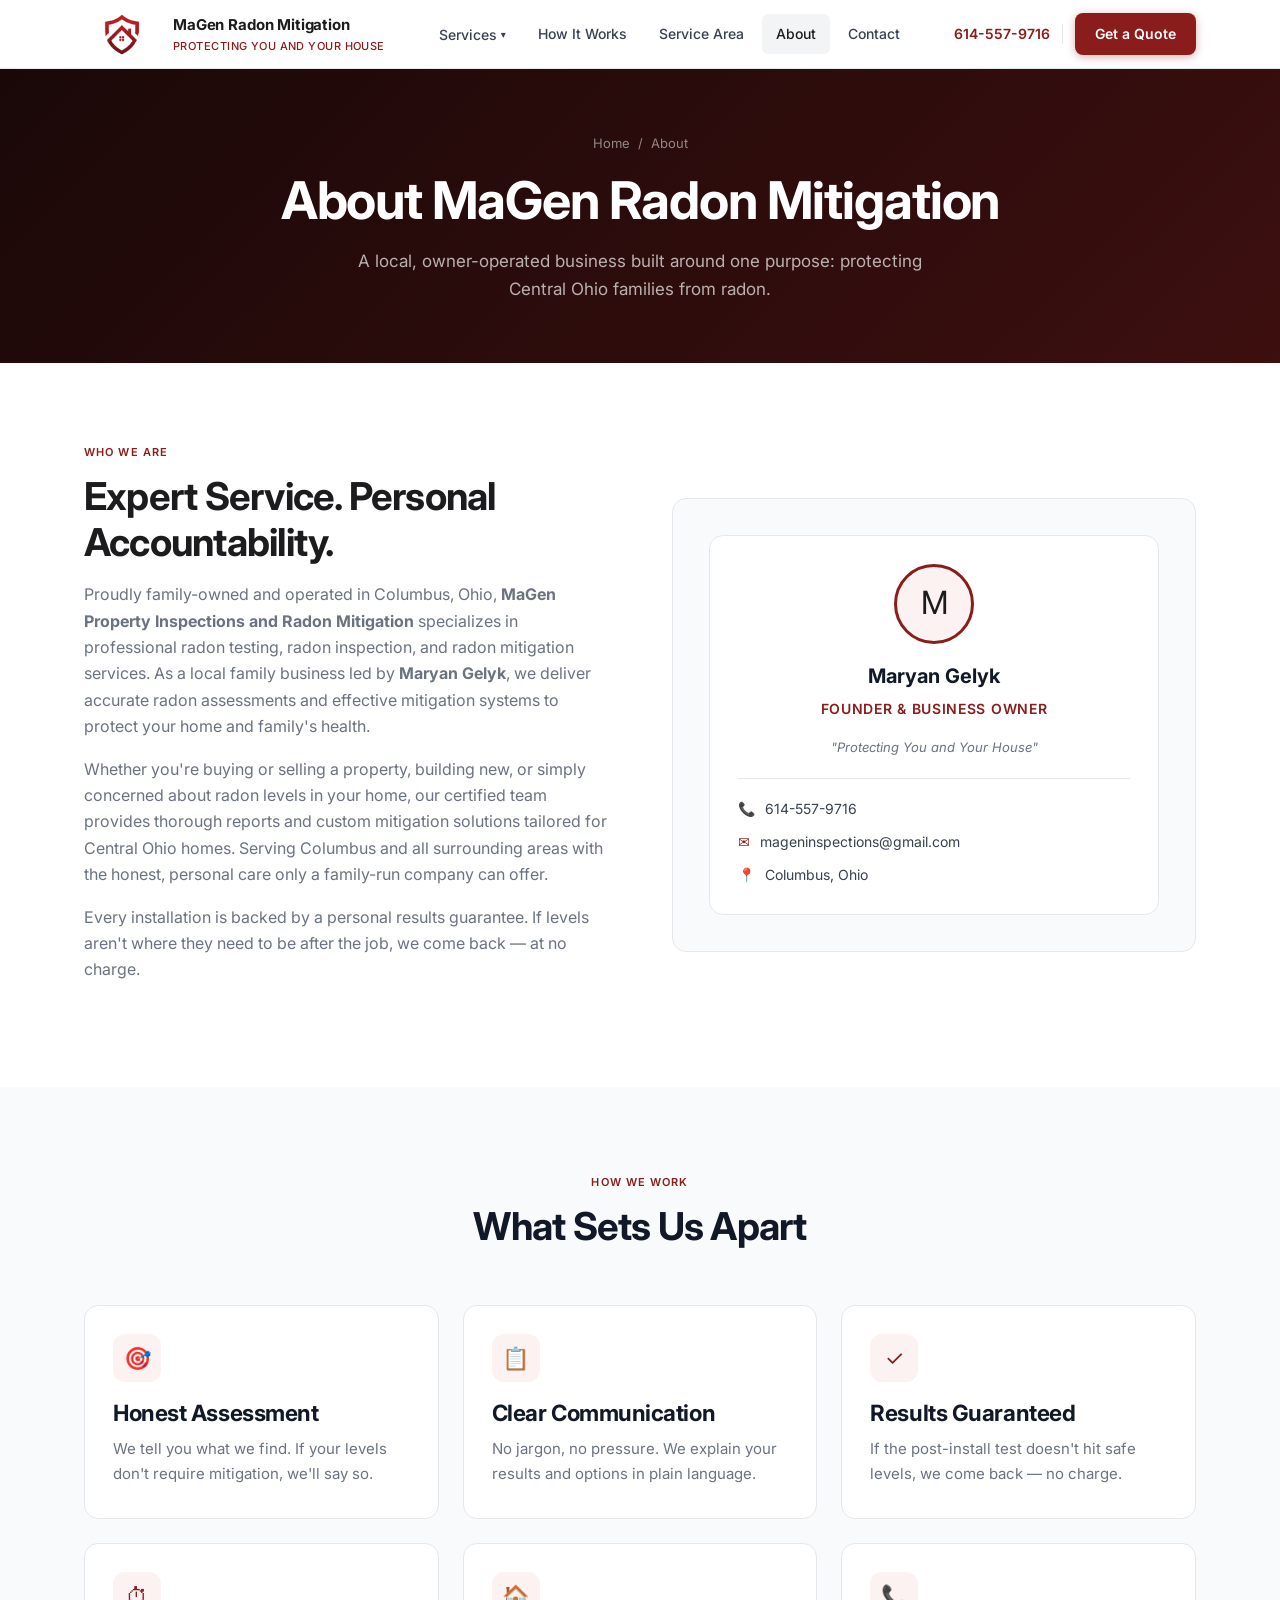
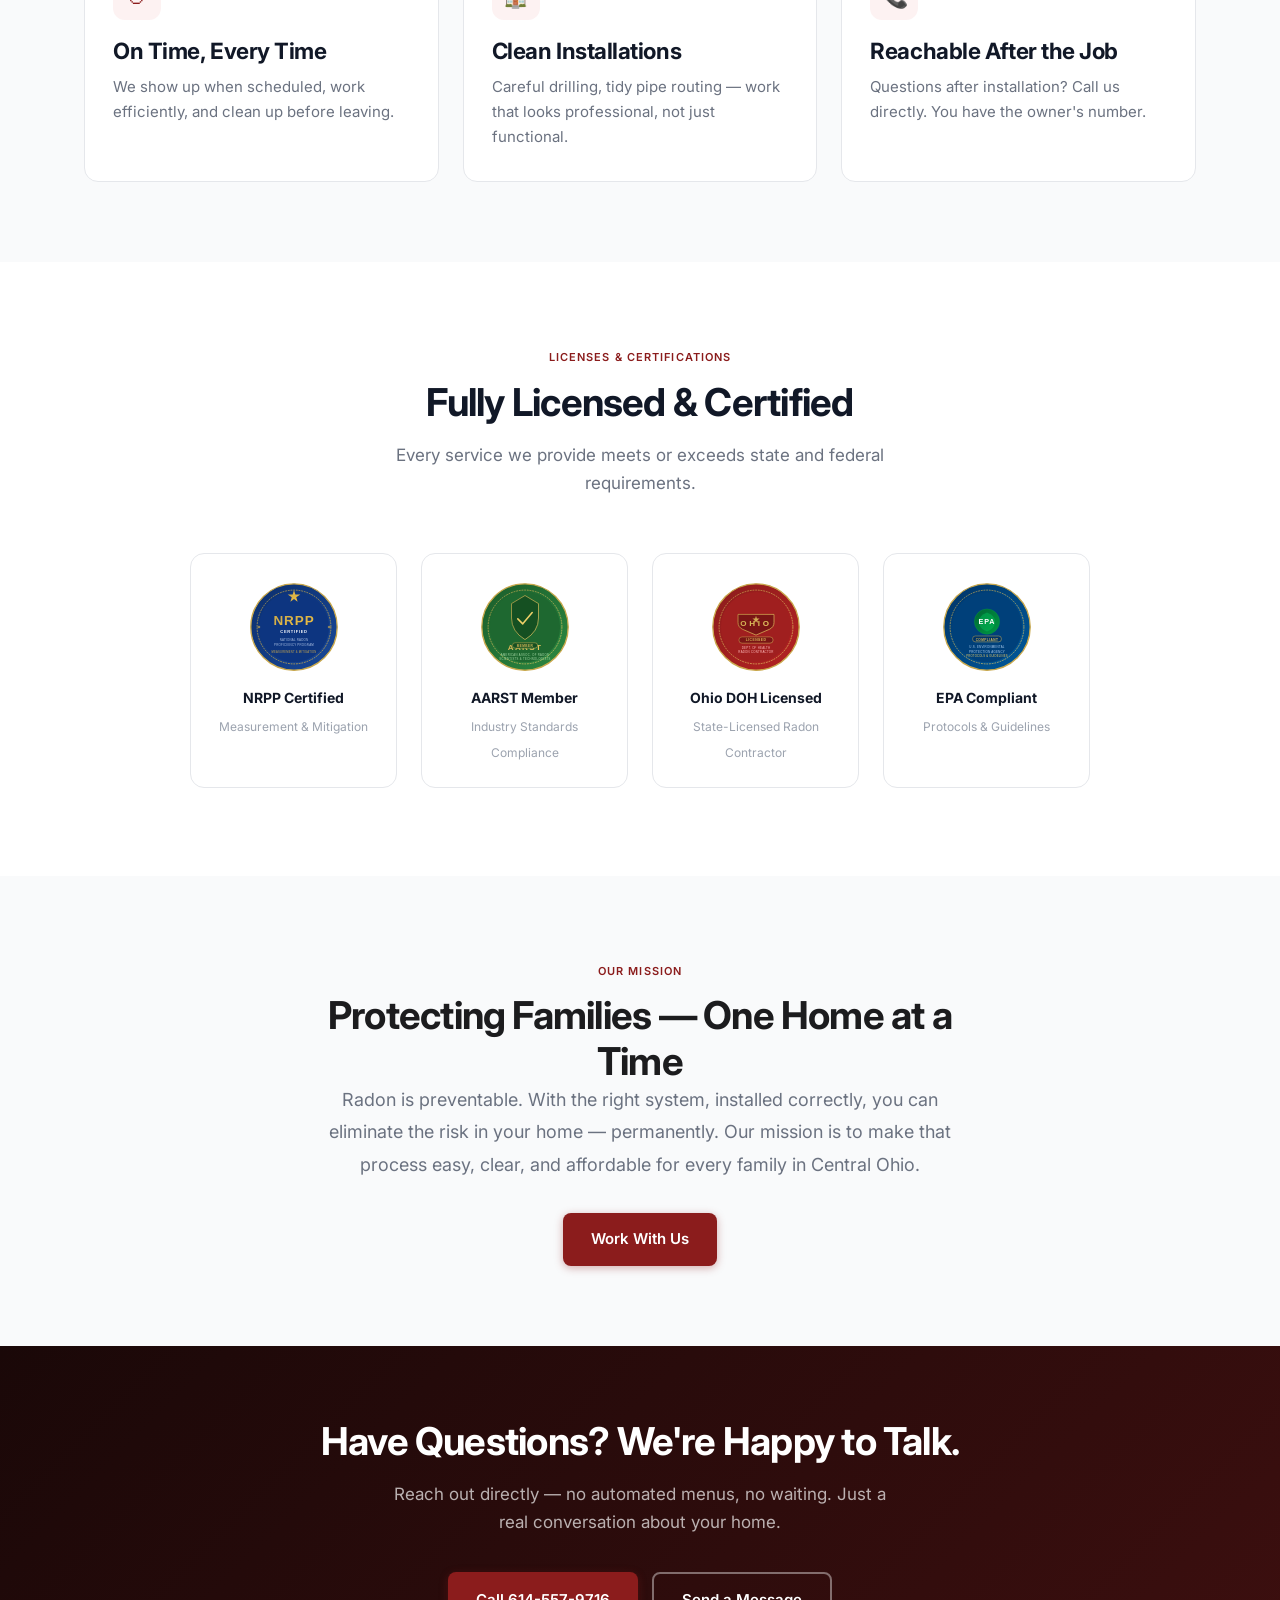
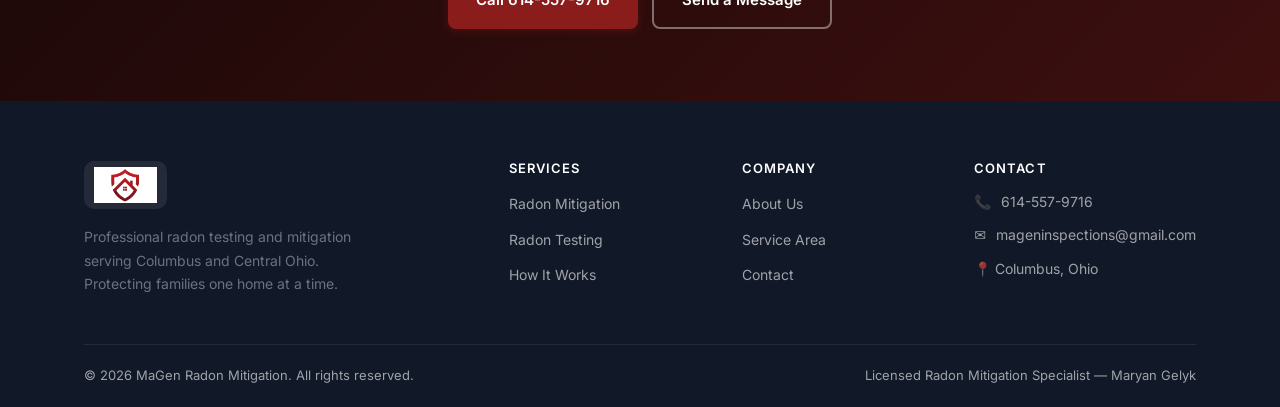
==== about.html @ 3cd20255 "Initial website launch" ====
<!DOCTYPE html>
<html lang="en">
<head>
  <meta charset="UTF-8" />
  <meta name="viewport" content="width=device-width, initial-scale=1.0" />
  <title>About — MaGen Radon Mitigations | Maryan Gelyk</title>
  <meta name="description" content="Learn about MaGen Radon Mitigation — founded by Maryan Gelyk, a certified radon mitigation specialist serving Columbus, Ohio." />
  <link rel="preconnect" href="https://fonts.googleapis.com" />
  <link rel="preconnect" href="https://fonts.gstatic.com" crossorigin />
  <link href="https://fonts.googleapis.com/css2?family=Inter:wght@400;500;600;700;800&display=swap" rel="stylesheet" />
  <link rel="icon" type="image/svg+xml" href="images/favicon.svg" />
  <!-- Google tag (gtag.js) -->
  <script async src="https://www.googletagmanager.com/gtag/js?id=G-0HPYDXCKEK"></script>
  <script>
    window.dataLayer = window.dataLayer || [];
    function gtag(){dataLayer.push(arguments);}
    gtag("js", new Date());
    gtag("config", "G-0HPYDXCKEK");
  </script>
  <link rel="stylesheet" href="styles.css" />
</head>
<body>

<!-- NAV -->
<nav class="nav">
  <div class="container">
    <div class="nav-inner">
      <a href="index.html" class="nav-logo">
        <img src="images/logo.svg" alt="MaGen Radon Mitigation Logo" />
        <div class="nav-logo-text">
          <span class="nav-logo-name">MaGen Radon Mitigation</span>
          <span class="nav-logo-tagline">Protecting You and Your House</span>
        </div>
      </a>
      <div class="nav-links">
        <div class="nav-dropdown">
          <button class="nav-dropdown-btn">Services <span class="nav-dropdown-arrow">▾</span></button>
          <div class="nav-dropdown-menu">
            <a href="mitigation.html">Radon Mitigation</a>
            <a href="testing.html">Radon Testing</a>
          </div>
        </div>
        <a href="how-it-works.html">How It Works</a>
        <a href="service-area.html">Service Area</a>
        <a href="about.html">About</a>
        <a href="contact.html">Contact</a>
      </div>
      <div class="nav-cta">
        <a href="tel:6145579716" class="nav-phone">614-557-9716</a>
        <span class="nav-sep"></span>
        <a href="contact.html" class="btn btn-primary nav-btn">Get a Quote</a>
      </div>
      <button class="nav-toggle" aria-label="Open menu">
        <span></span><span></span><span></span>
      </button>
    </div>
    <nav class="nav-mobile">
      <div class="nav-mobile-group">Services</div>
      <a href="mitigation.html" class="nav-mobile-sub">Radon Mitigation</a>
      <a href="testing.html" class="nav-mobile-sub">Radon Testing</a>
      <a href="how-it-works.html">How It Works</a>
      <a href="service-area.html">Service Area</a>
      <a href="about.html">About</a>
      <a href="contact.html">Contact</a>
      <div class="nav-mobile-cta">
        <a href="tel:6145579716" class="btn btn-primary">Call 614-557-9716</a>
        <a href="contact.html" class="btn btn-outline-dark">Request a Quote</a>
      </div>
    </nav>
  </div>
</nav>

<!-- PAGE HERO -->
<section class="page-hero">
  <div class="container">
    <nav class="breadcrumb">
      <a href="index.html">Home</a>
      <span class="breadcrumb-sep">/</span>
      <span>About</span>
    </nav>
    <h1>About MaGen Radon Mitigation</h1>
    <p>A local, owner-operated business built around one purpose: protecting Central Ohio families from radon.</p>
  </div>
</section>

<!-- OWNER SECTION -->
<section class="section">
  <div class="container">
    <div class="split">
      <div class="split-text fade-in">
        <div class="split-label">Who We Are</div>
        <h2>Expert Service. Personal Accountability.</h2>
        <p>Proudly family-owned and operated in Columbus, Ohio, <strong>MaGen Property Inspections and Radon Mitigation</strong> specializes in professional radon testing, radon inspection, and radon mitigation services. As a local family business led by <strong>Maryan Gelyk</strong>, we deliver accurate radon assessments and effective mitigation systems to protect your home and family's health.</p>
        <p>Whether you're buying or selling a property, building new, or simply concerned about radon levels in your home, our certified team provides thorough reports and custom mitigation solutions tailored for Central Ohio homes. Serving Columbus and all surrounding areas with the honest, personal care only a family-run company can offer.</p>
        <p>Every installation is backed by a personal results guarantee. If levels aren't where they need to be after the job, we come back — at no charge.</p>
      </div>
      <div class="split-visual fade-in">
        <!-- Owner card -->
        <div style="background:white; border:1px solid var(--border); border-radius:var(--radius-lg); padding:28px; text-align:center;">
          <div style="width:80px; height:80px; background:var(--red-muted); border-radius:50%; display:grid; place-items:center; margin:0 auto 16px; font-size:32px; border:3px solid var(--red);">M</div>
          <div style="font-size:20px; font-weight:700; color:var(--gray-900); margin-bottom:4px;">Maryan Gelyk</div>
          <div style="font-size:14px; color:var(--red); font-weight:600; margin-bottom:16px; text-transform:uppercase; letter-spacing:.05em;">Founder & Business Owner</div>
          <div style="font-size:13px; color:var(--gray-500); font-style:italic; line-height:1.7; margin-bottom:20px;">"Protecting You and Your House"</div>
          <div style="display:flex; flex-direction:column; gap:10px; text-align:left; border-top:1px solid var(--border); padding-top:18px;">
            <div style="display:flex; gap:10px; align-items:center; font-size:14px;">
              <span style="color:var(--red);">📞</span>
              <a href="tel:6145579716" style="color:var(--gray-700);">614-557-9716</a>
            </div>
            <div style="display:flex; gap:10px; align-items:center; font-size:14px;">
              <span style="color:var(--red);">✉</span>
              <a href="mailto:mageninspections@gmail.com" style="color:var(--gray-700);">mageninspections@gmail.com</a>
            </div>
            <div style="display:flex; gap:10px; align-items:center; font-size:14px;">
              <span style="color:var(--red);">📍</span>
              <span style="color:var(--gray-700);">Columbus, Ohio</span>
            </div>
          </div>
        </div>
      </div>
    </div>
  </div>
</section>

<!-- VALUES -->
<section class="section bg-gray">
  <div class="container">
    <div class="section-header fade-in">
      <span class="section-label">How We Work</span>
      <h2>What Sets Us Apart</h2>
    </div>
    <div class="grid-3">
      <div class="card fade-in">
        <div class="card-icon">🎯</div>
        <h3>Honest Assessment</h3>
        <p>We tell you what we find. If your levels don't require mitigation, we'll say so.</p>
      </div>
      <div class="card fade-in">
        <div class="card-icon">📋</div>
        <h3>Clear Communication</h3>
        <p>No jargon, no pressure. We explain your results and options in plain language.</p>
      </div>
      <div class="card fade-in">
        <div class="card-icon">✓</div>
        <h3>Results Guaranteed</h3>
        <p>If the post-install test doesn't hit safe levels, we come back — no charge.</p>
      </div>
      <div class="card fade-in">
        <div class="card-icon">⏱</div>
        <h3>On Time, Every Time</h3>
        <p>We show up when scheduled, work efficiently, and clean up before leaving.</p>
      </div>
      <div class="card fade-in">
        <div class="card-icon">🏠</div>
        <h3>Clean Installations</h3>
        <p>Careful drilling, tidy pipe routing — work that looks professional, not just functional.</p>
      </div>
      <div class="card fade-in">
        <div class="card-icon">📞</div>
        <h3>Reachable After the Job</h3>
        <p>Questions after installation? Call us directly. You have the owner's number.</p>
      </div>
    </div>
  </div>
</section>

<!-- CREDENTIALS -->
<section class="section">
  <div class="container">
    <div class="section-header fade-in">
      <span class="section-label">Licenses &amp; Certifications</span>
      <h2>Fully Licensed &amp; Certified</h2>
      <p>Every service we provide meets or exceeds state and federal requirements.</p>
    </div>
    <div class="cert-logos-grid fade-in">
      <div class="cert-logo-card">
        <img src="images/cert-nrpp.svg" alt="NRPP Certified" class="cert-logo-img" />
        <div class="cert-logo-label">
          <strong>NRPP Certified</strong>
          <span>Measurement &amp; Mitigation</span>
        </div>
      </div>
      <div class="cert-logo-card">
        <img src="images/cert-aarst.svg" alt="AARST Member" class="cert-logo-img" />
        <div class="cert-logo-label">
          <strong>AARST Member</strong>
          <span>Industry Standards Compliance</span>
        </div>
      </div>
      <div class="cert-logo-card">
        <img src="images/cert-ohio.svg" alt="Ohio Licensed Contractor" class="cert-logo-img" />
        <div class="cert-logo-label">
          <strong>Ohio DOH Licensed</strong>
          <span>State-Licensed Radon Contractor</span>
        </div>
      </div>
      <div class="cert-logo-card">
        <img src="images/cert-epa.svg" alt="EPA Compliant" class="cert-logo-img" />
        <div class="cert-logo-label">
          <strong>EPA Compliant</strong>
          <span>Protocols &amp; Guidelines</span>
        </div>
      </div>
    </div>
  </div>
</section>

<!-- MISSION -->
<section class="section bg-gray">
  <div class="container" style="max-width: 720px; text-align: center;">
    <div class="fade-in">
      <span class="section-label">Our Mission</span>
      <h2>Protecting Families — One Home at a Time</h2>
      <p style="font-size:18px; line-height:1.8; margin-bottom:32px;">Radon is preventable. With the right system, installed correctly, you can eliminate the risk in your home — permanently. Our mission is to make that process easy, clear, and affordable for every family in Central Ohio.</p>
      <a href="contact.html" class="btn btn-primary">Work With Us</a>
    </div>
  </div>
</section>

<!-- CTA -->
<section class="cta-banner">
  <div class="container fade-in">
    <h2>Have Questions? We're Happy to Talk.</h2>
    <p>Reach out directly — no automated menus, no waiting. Just a real conversation about your home.</p>
    <div class="cta-banner-actions">
      <a href="tel:6145579716" class="btn btn-primary">Call 614-557-9716</a>
      <a href="contact.html" class="btn btn-outline">Send a Message</a>
    </div>
  </div>
</section>

<!-- FOOTER -->
<footer class="footer">
  <div class="container">
    <div class="footer-grid">
      <div class="footer-brand">
        <img src="images/logo.svg" alt="MaGen Radon Mitigation" />
        <p>Professional radon testing and mitigation serving Columbus and Central Ohio. Protecting families one home at a time.</p>
      </div>
      <div class="footer-col">
        <h4>Services</h4>
        <ul>
          <li><a href="mitigation.html">Radon Mitigation</a></li>
          <li><a href="testing.html">Radon Testing</a></li>
          <li><a href="how-it-works.html">How It Works</a></li>
        </ul>
      </div>
      <div class="footer-col">
        <h4>Company</h4>
        <ul>
          <li><a href="about.html">About Us</a></li>
          <li><a href="service-area.html">Service Area</a></li>
          <li><a href="contact.html">Contact</a></li>
        </ul>
      </div>
      <div class="footer-col">
        <h4>Contact</h4>
        <div class="footer-contact-item">📞 <a href="tel:6145579716">614-557-9716</a></div>
        <div class="footer-contact-item">✉ <a href="mailto:mageninspections@gmail.com">mageninspections@gmail.com</a></div>
        <div class="footer-contact-item">📍 Columbus, Ohio</div>
      </div>
    </div>
    <div class="footer-bottom">
      <span>&copy; 2026 MaGen Radon Mitigation. All rights reserved.</span>
      <span>Licensed Radon Mitigation Specialist — Maryan Gelyk</span>
    </div>
  </div>
</footer>

<script src="main.js"></script>
  <script src="content.js"></script>
</body>
</html>
---- styles.css ----
/* =============================================
   MAGEN RADON SOLUTIONS — GLOBAL STYLES
   ============================================= */

:root {
  --red:        #8B1C1C;
  --red-dark:   #6B1515;
  --red-light:  #B22222;
  --red-muted:  #FDF2F2;
  --white:      #FFFFFF;
  --gray-50:    #F9FAFB;
  --gray-100:   #F3F4F6;
  --gray-200:   #E5E7EB;
  --gray-300:   #D1D5DB;
  --gray-400:   #9CA3AF;
  --gray-500:   #6B7280;
  --gray-700:   #374151;
  --gray-900:   #111827;
  --text:       #1C1C1E;
  --text-muted: #6B7280;
  --border:     #E5E7EB;
  --shadow-sm:  0 1px 3px rgba(0,0,0,.08), 0 1px 2px rgba(0,0,0,.04);
  --shadow-md:  0 4px 12px rgba(0,0,0,.08), 0 2px 4px rgba(0,0,0,.04);
  --shadow-lg:  0 10px 30px rgba(0,0,0,.10), 0 4px 8px rgba(0,0,0,.05);
  --radius:     8px;
  --radius-lg:  14px;
  --max-w:      1160px;
  --font:       'Inter', system-ui, -apple-system, sans-serif;
}

/* ---- Reset ---- */
*, *::before, *::after { box-sizing: border-box; margin: 0; padding: 0; }
html { scroll-behavior: smooth; -webkit-text-size-adjust: 100%; }
body {
  font-family: var(--font);
  color: var(--text);
  background: var(--white);
  line-height: 1.65;
  font-size: 16px;
  -webkit-font-smoothing: antialiased;
}
img, svg { display: block; max-width: 100%; }
a { color: inherit; text-decoration: none; }
ul { list-style: none; }
button { cursor: pointer; font-family: inherit; border: none; background: none; }

/* ---- Typography ---- */
h1, h2, h3, h4 { line-height: 1.2; font-weight: 700; letter-spacing: -0.02em; }
h1 { font-size: clamp(2rem, 5vw, 3.25rem); }
h2 { font-size: clamp(1.6rem, 3.5vw, 2.4rem); }
h3 { font-size: clamp(1.15rem, 2vw, 1.4rem); }
p  { color: var(--text-muted); }

/* ---- Layout ---- */
.container { max-width: var(--max-w); margin: 0 auto; padding: 0 24px; }
.section    { padding: 80px 0; }
.section-sm { padding: 56px 0; }

/* ---- Buttons ---- */
.btn {
  display: inline-flex; align-items: center; gap: 8px;
  padding: 14px 28px; border-radius: var(--radius);
  font-size: 15px; font-weight: 600; transition: all .18s ease;
  white-space: nowrap;
}
.btn-primary {
  background: var(--red); color: var(--white);
  box-shadow: 0 2px 8px rgba(139,28,28,.35);
}
.btn-primary:hover { background: var(--red-dark); transform: translateY(-1px); box-shadow: 0 4px 14px rgba(139,28,28,.40); }
.btn-outline {
  background: transparent; color: var(--white);
  border: 2px solid rgba(255,255,255,.7);
}
.btn-outline:hover { background: rgba(255,255,255,.12); border-color: var(--white); }
.btn-outline-dark {
  background: transparent; color: var(--red);
  border: 2px solid var(--red);
}
.btn-outline-dark:hover { background: var(--red-muted); }

/* ---- Navigation ---- */
.nav {
  position: sticky; top: 0; z-index: 100;
  background: rgba(255,255,255,.97);
  backdrop-filter: blur(12px);
  border-bottom: 1px solid var(--border);
}
.nav-inner {
  display: flex; align-items: center; justify-content: space-between;
  height: 68px;
}
.nav-logo { display: flex; align-items: center; gap: 12px; }
.nav-logo img { height: 44px; width: auto; }
.nav-logo-text { display: flex; flex-direction: column; }
.nav-logo-name { font-size: 15px; font-weight: 700; color: var(--text); letter-spacing: -0.01em; }
.nav-logo-tagline { font-size: 11px; color: var(--red); font-weight: 500; letter-spacing: 0.04em; text-transform: uppercase; }
.nav-links { display: flex; align-items: center; gap: 4px; }
.nav-links a {
  padding: 8px 14px; border-radius: 6px;
  font-size: 14px; font-weight: 500; color: var(--gray-700);
  transition: all .15s;
}
.nav-links a:hover, .nav-links a.active { background: var(--gray-100); color: var(--text); }
.nav-cta { display: flex; align-items: center; gap: 12px; }
.nav-phone { font-size: 14px; font-weight: 600; color: var(--red); }
.nav-phone:hover { color: var(--red-dark); }
.nav-sep { width: 1px; height: 20px; background: var(--gray-200); display: block; }
.nav-btn { padding: 9px 20px; font-size: 14px; }
/* ---- Dropdown ---- */
.nav-dropdown { position: relative; }
.nav-dropdown-btn {
  display: flex; align-items: center; gap: 4px;
  padding: 8px 14px; border-radius: 6px;
  font-size: 14px; font-weight: 500; color: var(--gray-700);
  background: none; cursor: pointer; transition: all .15s;
}
.nav-dropdown-btn:hover { background: var(--gray-100); color: var(--text); }
.nav-dropdown-arrow { font-size: 10px; transition: transform .2s; }
.nav-dropdown.open .nav-dropdown-arrow { transform: rotate(180deg); }
.nav-dropdown-menu {
  display: none; position: absolute; top: calc(100% + 6px); left: 0;
  background: var(--white); border: 1px solid var(--border);
  border-radius: var(--radius); box-shadow: var(--shadow-lg);
  min-width: 200px; overflow: hidden; z-index: 200;
}
.nav-dropdown.open .nav-dropdown-menu { display: block; }
.nav-dropdown-menu a {
  display: block; padding: 11px 16px;
  font-size: 14px; color: var(--gray-700); transition: all .12s;
  border-bottom: 1px solid var(--gray-100);
}
.nav-dropdown-menu a:last-child { border-bottom: none; }
.nav-dropdown-menu a:hover { background: var(--gray-50); color: var(--red); }

/* ---- Mobile nav group label ---- */
.nav-mobile-group {
  padding: 10px 24px 6px;
  font-size: 11px; font-weight: 700; color: var(--gray-400);
  text-transform: uppercase; letter-spacing: .08em;
}
.nav-mobile-sub {
  padding-left: 36px !important;
  font-size: 14px !important;
}

.nav-toggle { display: none; flex-direction: column; gap: 5px; padding: 6px; }
.nav-toggle span { width: 22px; height: 2px; background: var(--text); border-radius: 2px; transition: all .2s; }
.nav-mobile { display: none; }

@media (max-width: 900px) {
  .nav-links, .nav-cta { display: none; }
  .nav-toggle { display: flex; }
  .nav-mobile {
    display: none; flex-direction: column;
    border-top: 1px solid var(--border); padding: 16px 0;
  }
  .nav-mobile.open { display: flex; }
  .nav-mobile a {
    padding: 12px 24px; font-size: 15px; font-weight: 500;
    color: var(--gray-700); border-bottom: 1px solid var(--gray-100);
  }
  .nav-mobile a:hover { color: var(--red); background: var(--gray-50); }
  .nav-mobile .nav-mobile-cta {
    padding: 16px 24px; display: flex; flex-direction: column; gap: 10px; margin-top: 4px;
  }
}

/* ---- Hero ---- */
.hero {
  background: linear-gradient(135deg, #1a0808 0%, #3d0f0f 40%, #1a0808 100%);
  position: relative; overflow: hidden;
  padding: 100px 0 90px;
}
.hero::before {
  content: ''; position: absolute; inset: 0;
  background: url("data:image/svg+xml,%3Csvg width='60' height='60' viewBox='0 0 60 60' xmlns='http://www.w3.org/2000/svg'%3E%3Cg fill='none' fill-rule='evenodd'%3E%3Cg fill='%23ffffff' fill-opacity='0.02'%3E%3Ccircle cx='30' cy='30' r='1'/%3E%3C/g%3E%3C/g%3E%3C/svg%3E");
}
.hero-grid {
  display: grid; grid-template-columns: 1fr 1fr;
  gap: 60px; align-items: center; position: relative;
}
.hero-badge {
  display: inline-flex; align-items: center; gap: 8px;
  background: rgba(255,255,255,.08); border: 1px solid rgba(255,255,255,.15);
  color: rgba(255,255,255,.8); padding: 6px 14px; border-radius: 100px;
  font-size: 12px; font-weight: 500; letter-spacing: .05em; text-transform: uppercase;
  margin-bottom: 20px;
}
.hero-badge span { width: 6px; height: 6px; background: #FF6B6B; border-radius: 50%; }
.hero h1 { color: var(--white); margin-bottom: 20px; }
.hero h1 em { color: #FF9090; font-style: normal; }
.hero p { color: rgba(255,255,255,.72); font-size: 18px; margin-bottom: 36px; max-width: 480px; }
.hero-actions { display: flex; gap: 14px; flex-wrap: wrap; margin-bottom: 40px; }
.hero-stats { display: flex; gap: 32px; }
.hero-stat strong { display: block; font-size: 24px; font-weight: 700; color: var(--white); }
.hero-stat span { font-size: 12px; color: rgba(255,255,255,.55); text-transform: uppercase; letter-spacing: .04em; }
.hero-visual { position: relative; }
.hero-card {
  background: rgba(255,255,255,.06); border: 1px solid rgba(255,255,255,.12);
  border-radius: var(--radius-lg); padding: 32px;
  backdrop-filter: blur(8px);
}
.hero-card-title { color: rgba(255,255,255,.5); font-size: 11px; text-transform: uppercase; letter-spacing: .08em; margin-bottom: 20px; }
.radon-level { margin-bottom: 24px; }
.radon-level-label { display: flex; justify-content: space-between; margin-bottom: 8px; }
.radon-level-label span { font-size: 13px; color: rgba(255,255,255,.6); }
.radon-level-label strong { font-size: 13px; color: var(--white); }
.radon-bar { height: 8px; background: rgba(255,255,255,.1); border-radius: 4px; overflow: hidden; }
.radon-bar-fill { height: 100%; border-radius: 4px; }
.radon-bar-fill.safe  { background: #4ADE80; width: 15%; }
.radon-bar-fill.warn  { background: #FBBF24; width: 55%; }
.radon-bar-fill.danger{ background: #EF4444; width: 100%; }
.radon-bar-fill.after { background: #4ADE80; width: 12%; }
.hero-card-info { display: flex; flex-direction: column; gap: 12px; }
.hero-info-row { display: flex; align-items: center; gap: 12px; }
.hero-info-icon { width: 36px; height: 36px; background: rgba(255,255,255,.08); border-radius: 8px; display: grid; place-items: center; color: #FF9090; font-size: 16px; flex-shrink: 0; }
.hero-info-text strong { display: block; font-size: 13px; color: var(--white); font-weight: 600; }
.hero-info-text span  { font-size: 12px; color: rgba(255,255,255,.5); }

@media (max-width: 860px) {
  .hero-grid { grid-template-columns: 1fr; }
  .hero-visual { display: none; }
  .hero { padding: 70px 0 60px; }
}

/* ---- Section Headers ---- */
.section-header { text-align: center; margin-bottom: 56px; }
.section-label {
  display: inline-block; font-size: 11px; font-weight: 600;
  color: var(--red); text-transform: uppercase; letter-spacing: .1em;
  margin-bottom: 12px;
}
.section-header h2 { margin-bottom: 16px; color: var(--gray-900); }
.section-header p { max-width: 560px; margin: 0 auto; font-size: 17px; }

/* ---- Cards ---- */
.card {
  background: var(--white); border: 1px solid var(--border);
  border-radius: var(--radius-lg); padding: 28px 28px 32px;
  transition: box-shadow .2s, transform .2s;
}
.card:hover { box-shadow: var(--shadow-lg); transform: translateY(-2px); }
.card-icon {
  width: 48px; height: 48px; border-radius: 12px;
  background: var(--red-muted); color: var(--red);
  display: grid; place-items: center; font-size: 22px; margin-bottom: 18px;
}
.card h3 { color: var(--gray-900); margin-bottom: 10px; }
.card p  { font-size: 15px; }

.grid-2 { display: grid; grid-template-columns: repeat(2, 1fr); gap: 24px; }
.grid-3 { display: grid; grid-template-columns: repeat(3, 1fr); gap: 24px; }
.grid-4 { display: grid; grid-template-columns: repeat(4, 1fr); gap: 20px; }

@media (max-width: 900px) { .grid-3 { grid-template-columns: repeat(2, 1fr); } }
@media (max-width: 700px) { .grid-2, .grid-3, .grid-4 { grid-template-columns: 1fr; } }
@media (max-width: 600px) { .grid-4 { grid-template-columns: repeat(2, 1fr); } }

/* ---- Alert Box ---- */
.alert-box {
  background: var(--red-muted); border-left: 4px solid var(--red);
  border-radius: var(--radius); padding: 20px 24px;
  display: flex; gap: 16px; align-items: flex-start;
}
.alert-box-icon { font-size: 22px; flex-shrink: 0; margin-top: 2px; }
.alert-box strong { color: var(--gray-900); font-size: 15px; display: block; margin-bottom: 4px; }
.alert-box p { font-size: 14px; margin: 0; }

/* ---- Process Steps ---- */
.steps { display: flex; flex-direction: column; gap: 0; }
.step { display: flex; gap: 24px; position: relative; padding-bottom: 36px; }
.step:last-child { padding-bottom: 0; }
.step-left { display: flex; flex-direction: column; align-items: center; }
.step-num {
  width: 44px; height: 44px; border-radius: 50%;
  background: var(--red); color: var(--white);
  font-weight: 700; font-size: 16px; display: grid; place-items: center;
  flex-shrink: 0; z-index: 1;
}
.step-line { width: 2px; flex: 1; background: var(--gray-200); margin-top: 8px; }
.step:last-child .step-line { display: none; }
.step-content { padding-top: 10px; }
.step-content h3 { color: var(--gray-900); margin-bottom: 6px; }
.step-content p { font-size: 15px; }

/* ---- Trust Bar ---- */
.trust-bar { background: var(--gray-50); border-top: 1px solid var(--border); border-bottom: 1px solid var(--border); padding: 20px 0; }
.trust-bar-inner { display: flex; align-items: center; justify-content: center; gap: 40px; flex-wrap: wrap; }
.trust-item { display: flex; align-items: center; gap: 10px; }
.trust-item-icon { font-size: 20px; color: var(--red); }
.trust-item span { font-size: 13px; font-weight: 600; color: var(--gray-700); }

/* ---- CTA Banner ---- */
.cta-banner {
  background: linear-gradient(135deg, #1a0808 0%, #3d0f0f 100%);
  padding: 72px 0; text-align: center;
}
.cta-banner h2 { color: var(--white); margin-bottom: 16px; }
.cta-banner p  { color: rgba(255,255,255,.68); font-size: 17px; max-width: 520px; margin: 0 auto 36px; }
.cta-banner-actions { display: flex; justify-content: center; gap: 14px; flex-wrap: wrap; }
.cta-banner .btn-outline { border-color: rgba(255,255,255,.4); }

/* ---- Testimonials ---- */
.testimonial {
  background: var(--white); border: 1px solid var(--border);
  border-radius: var(--radius-lg); padding: 28px;
}
.testimonial-stars { color: #F59E0B; font-size: 14px; letter-spacing: 2px; margin-bottom: 14px; }
.testimonial-text { font-size: 15px; color: var(--gray-700); font-style: italic; margin-bottom: 18px; line-height: 1.6; }
.testimonial-author { display: flex; align-items: center; gap: 12px; }
.testimonial-avatar {
  width: 40px; height: 40px; border-radius: 50%;
  background: var(--red-muted); color: var(--red);
  font-weight: 700; font-size: 15px; display: grid; place-items: center;
}
.testimonial-name strong { display: block; font-size: 14px; color: var(--gray-900); }
.testimonial-name span  { font-size: 12px; color: var(--gray-400); }

/* ---- Service Cards ---- */
.service-card {
  background: var(--white); border: 1px solid var(--border);
  border-radius: var(--radius-lg); overflow: hidden;
  transition: box-shadow .2s, transform .2s;
}
.service-card:hover { box-shadow: var(--shadow-lg); transform: translateY(-2px); }
.service-card-header { background: var(--red); padding: 28px; }
.service-card-header h3 { color: var(--white); margin-bottom: 6px; }
.service-card-header p  { color: rgba(255,255,255,.72); font-size: 14px; margin: 0; }
.service-card-body { padding: 24px 28px 28px; }
.service-card-body ul { display: flex; flex-direction: column; gap: 10px; margin-bottom: 24px; }
.service-card-body ul li { display: flex; gap: 10px; align-items: flex-start; font-size: 14px; color: var(--gray-700); }
.service-card-body ul li::before { content: '✓'; color: var(--red); font-weight: 700; flex-shrink: 0; margin-top: 1px; }

/* ---- Info Split ---- */
.split { display: grid; grid-template-columns: 1fr 1fr; gap: 64px; align-items: center; }
.split-reverse { direction: rtl; }
.split-reverse > * { direction: ltr; }
@media (max-width: 860px) { .split { grid-template-columns: 1fr; gap: 36px; } .split-reverse { direction: ltr; } }
.split-label { font-size: 11px; font-weight: 600; color: var(--red); text-transform: uppercase; letter-spacing: .1em; margin-bottom: 12px; }
.split-text h2 { margin-bottom: 16px; }
.split-text p  { margin-bottom: 16px; font-size: 16px; }
.split-text p:last-of-type { margin-bottom: 24px; }
.split-visual {
  background: var(--gray-50); border: 1px solid var(--border);
  border-radius: var(--radius-lg); padding: 36px;
  display: flex; flex-direction: column; gap: 20px;
}

/* ---- Checklist ---- */
.checklist { display: flex; flex-direction: column; gap: 10px; }
.checklist li { display: flex; gap: 10px; align-items: flex-start; font-size: 15px; color: var(--gray-700); }
.checklist li::before { content: '✓'; color: var(--red); font-weight: 700; flex-shrink: 0; margin-top: 2px; }

/* ---- Stat Grid ---- */
.stat-grid { display: grid; grid-template-columns: repeat(4, 1fr); gap: 1px; background: var(--border); border: 1px solid var(--border); border-radius: var(--radius-lg); overflow: hidden; }
.stat-item { background: var(--white); padding: 28px 20px; text-align: center; }
.stat-item strong { display: block; font-size: 2rem; font-weight: 800; color: var(--red); margin-bottom: 4px; }
.stat-item span { font-size: 13px; color: var(--gray-500); }
@media (max-width: 700px) { .stat-grid { grid-template-columns: repeat(2, 1fr); } }

/* ---- FAQ ---- */
.faq-item { border-bottom: 1px solid var(--border); }
.faq-question {
  width: 100%; text-align: left; padding: 20px 0;
  display: flex; justify-content: space-between; align-items: center; gap: 16px;
  font-size: 16px; font-weight: 600; color: var(--gray-900);
  cursor: pointer; transition: color .15s;
}
.faq-question:hover { color: var(--red); }
.faq-icon { font-size: 20px; color: var(--red); transition: transform .2s; flex-shrink: 0; }
.faq-item.open .faq-icon { transform: rotate(45deg); }
.faq-answer { display: none; padding-bottom: 20px; font-size: 15px; color: var(--gray-500); line-height: 1.7; }
.faq-item.open .faq-answer { display: block; }

/* ---- Page Hero (inner pages) ---- */
.page-hero {
  background: linear-gradient(135deg, #1a0808 0%, #3d0f0f 100%);
  padding: 64px 0 60px; text-align: center;
}
.page-hero h1 { color: var(--white); margin-bottom: 14px; }
.page-hero p   { color: rgba(255,255,255,.68); font-size: 17px; max-width: 580px; margin: 0 auto; }

/* ---- Breadcrumb ---- */
.breadcrumb { display: flex; align-items: center; gap: 8px; margin-bottom: 16px; justify-content: center; }
.breadcrumb a, .breadcrumb span { font-size: 13px; color: rgba(255,255,255,.5); }
.breadcrumb a:hover { color: rgba(255,255,255,.8); }
.breadcrumb-sep { color: rgba(255,255,255,.3); }

/* ---- Footer ---- */
.footer {
  background: var(--gray-900); color: rgba(255,255,255,.6);
  padding: 60px 0 0;
}
.footer-grid { display: grid; grid-template-columns: 2fr 1fr 1fr 1fr; gap: 40px; margin-bottom: 48px; }
.footer-brand img { height: 48px; width: auto; margin-bottom: 16px; background: rgba(255,255,255,0.08); border-radius: 10px; padding: 6px 10px; }
.footer-brand p { font-size: 14px; line-height: 1.7; max-width: 280px; }
.footer-col h4 { font-size: 13px; font-weight: 600; color: var(--white); text-transform: uppercase; letter-spacing: .08em; margin-bottom: 14px; }
.footer-col ul { display: flex; flex-direction: column; gap: 9px; }
.footer-col ul li a { font-size: 14px; transition: color .15s; }
.footer-col ul li a:hover { color: var(--white); }
.footer-contact-item { display: flex; gap: 10px; align-items: flex-start; margin-bottom: 10px; font-size: 14px; }
.footer-contact-item a:hover { color: var(--white); }
.footer-bottom {
  border-top: 1px solid rgba(255,255,255,.08);
  padding: 20px 0; display: flex; justify-content: space-between; align-items: center;
  font-size: 13px; flex-wrap: wrap; gap: 8px;
}
.footer-bottom a:hover { color: var(--white); }
@media (max-width: 860px) { .footer-grid { grid-template-columns: 1fr 1fr; } }
@media (max-width: 500px) { .footer-grid { grid-template-columns: 1fr; } }

/* ---- Utilities ---- */
.text-center { text-align: center; }
.text-red    { color: var(--red); }
.bg-gray     { background: var(--gray-50); }
.bg-white    { background: var(--white); }
.mb-0 { margin-bottom: 0 !important; }
.mt-8 { margin-top: 8px; }
.gap-top { margin-top: 32px; }

/* ---- Diagram ---- */
.diagram {
  background: var(--gray-50); border: 1px solid var(--border);
  border-radius: var(--radius-lg); padding: 36px; text-align: center;
}
.diagram-house {
  display: inline-block; position: relative;
  width: 260px; height: 260px;
}
.diagram svg { width: 100%; height: 100%; }

/* ---- Contact Form ---- */
.form-group { margin-bottom: 20px; }
.form-label { display: block; font-size: 14px; font-weight: 600; color: var(--gray-700); margin-bottom: 6px; }
.form-input, .form-select, .form-textarea {
  width: 100%; padding: 11px 14px;
  border: 1px solid var(--border); border-radius: var(--radius);
  font-size: 15px; font-family: var(--font); color: var(--text);
  background: var(--white); transition: border-color .15s, box-shadow .15s;
}
.form-input:focus, .form-select:focus, .form-textarea:focus {
  outline: none; border-color: var(--red);
  box-shadow: 0 0 0 3px rgba(139,28,28,.1);
}
.form-textarea { min-height: 120px; resize: vertical; }
.form-grid { display: grid; grid-template-columns: 1fr 1fr; gap: 16px; }
@media (max-width: 600px) { .form-grid { grid-template-columns: 1fr; } }

/* ---- Map Placeholder ---- */
.map-placeholder {
  background: var(--gray-100); border-radius: var(--radius-lg);
  height: 340px; display: flex; flex-direction: column;
  align-items: center; justify-content: center;
  border: 2px dashed var(--gray-300); gap: 12px;
}
.map-placeholder-icon { font-size: 48px; }
.map-placeholder h3 { color: var(--gray-700); }
.map-placeholder p  { font-size: 14px; text-align: center; max-width: 280px; }

/* ---- Cert Logo Grid ---- */
.cert-logos-grid {
  display: grid;
  grid-template-columns: repeat(4, 1fr);
  gap: 24px;
  max-width: 900px;
  margin: 0 auto 8px;
}
.cert-logo-card {
  display: flex; flex-direction: column; align-items: center; gap: 14px;
  background: var(--white); border: 1px solid var(--border);
  border-radius: var(--radius-lg); padding: 28px 16px 22px;
  text-align: center;
  transition: box-shadow .2s, transform .2s;
}
.cert-logo-card:hover { box-shadow: var(--shadow-lg); transform: translateY(-3px); }
.cert-logo-img { width: 90px; height: 90px; object-fit: contain; }
.cert-logo-label strong { display: block; font-size: 14px; color: var(--gray-900); margin-bottom: 3px; }
.cert-logo-label span   { font-size: 12px; color: var(--gray-400); }
@media (max-width: 700px) { .cert-logos-grid { grid-template-columns: repeat(2, 1fr); } }

/* ---- Cert Cards (About page) ---- */
.cert-card {
  background: var(--white); border: 1px solid var(--border);
  border-radius: var(--radius-lg); padding: 22px 24px;
  transition: box-shadow .2s, transform .2s;
}
.cert-card:hover { box-shadow: var(--shadow-md); transform: translateY(-2px); }
.cert-card-header { display: flex; gap: 14px; align-items: flex-start; margin-bottom: 12px; }
.cert-card-icon {
  font-size: 24px; width: 48px; height: 48px; flex-shrink: 0;
  background: var(--red-muted); border-radius: 10px;
  display: grid; place-items: center;
}
.cert-card-name   { font-size: 15px; font-weight: 700; color: var(--gray-900); margin-bottom: 2px; }
.cert-card-issuer { font-size: 12px; color: var(--red); font-weight: 500; }
.cert-card-desc   { font-size: 13px; color: var(--gray-500); line-height: 1.6; margin: 0; }
@media (max-width: 600px) {
  .cert-card { grid-column: span 1; }
}

/* ---- Certification Badges ---- */
.cert-badge {
  display: flex; gap: 16px; align-items: flex-start;
  background: var(--white); border: 1px solid var(--border);
  border-radius: var(--radius-lg); padding: 22px 20px;
  transition: box-shadow .2s, transform .2s;
}
.cert-badge:hover { box-shadow: var(--shadow-md); transform: translateY(-2px); }
.cert-badge-icon {
  font-size: 28px; flex-shrink: 0; width: 48px; height: 48px;
  background: var(--red-muted); border-radius: 10px;
  display: grid; place-items: center;
}
.cert-badge-body { display: flex; flex-direction: column; gap: 4px; }
.cert-badge-body strong { font-size: 14px; color: var(--gray-900); font-weight: 700; }
.cert-badge-body span  { font-size: 13px; color: var(--gray-500); line-height: 1.5; }

/* ---- Scroll animation ---- */
.fade-in { opacity: 0; transform: translateY(20px); transition: opacity .5s ease, transform .5s ease; }
.fade-in.visible { opacity: 1; transform: none; }
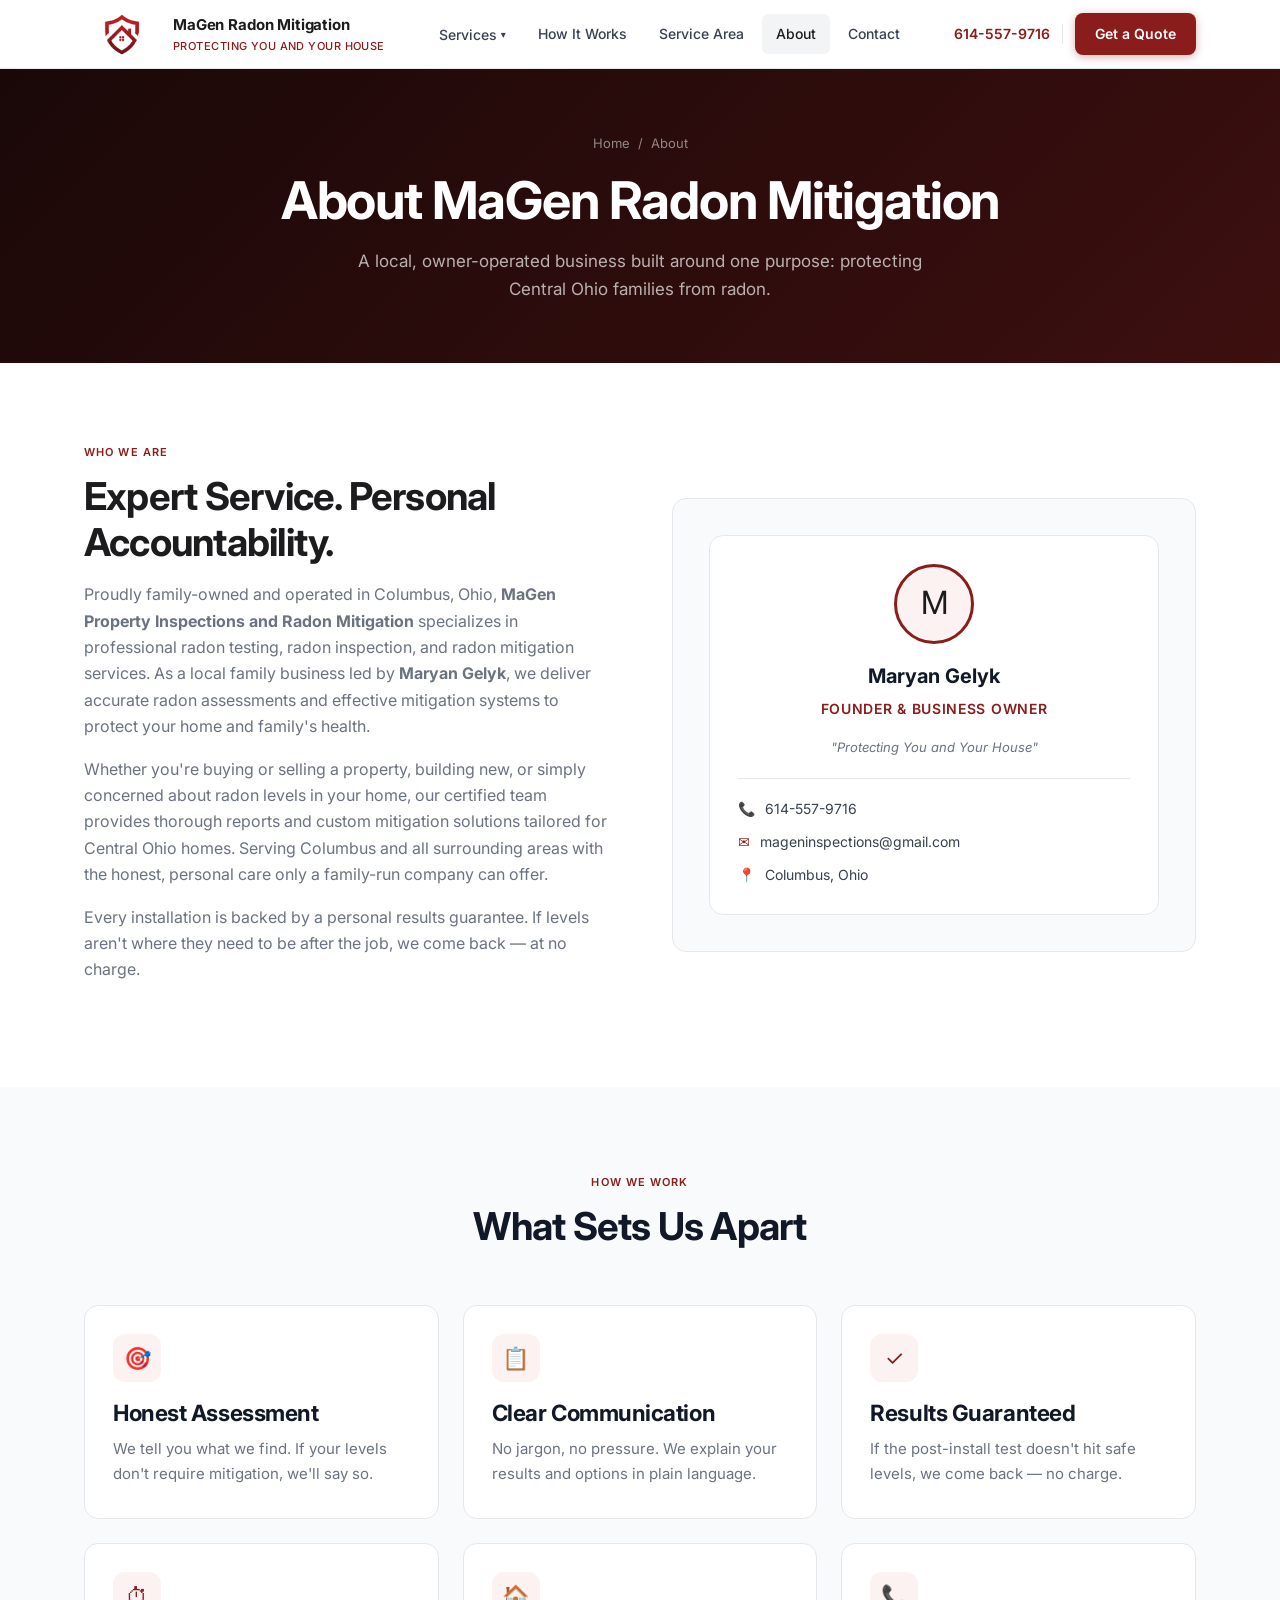
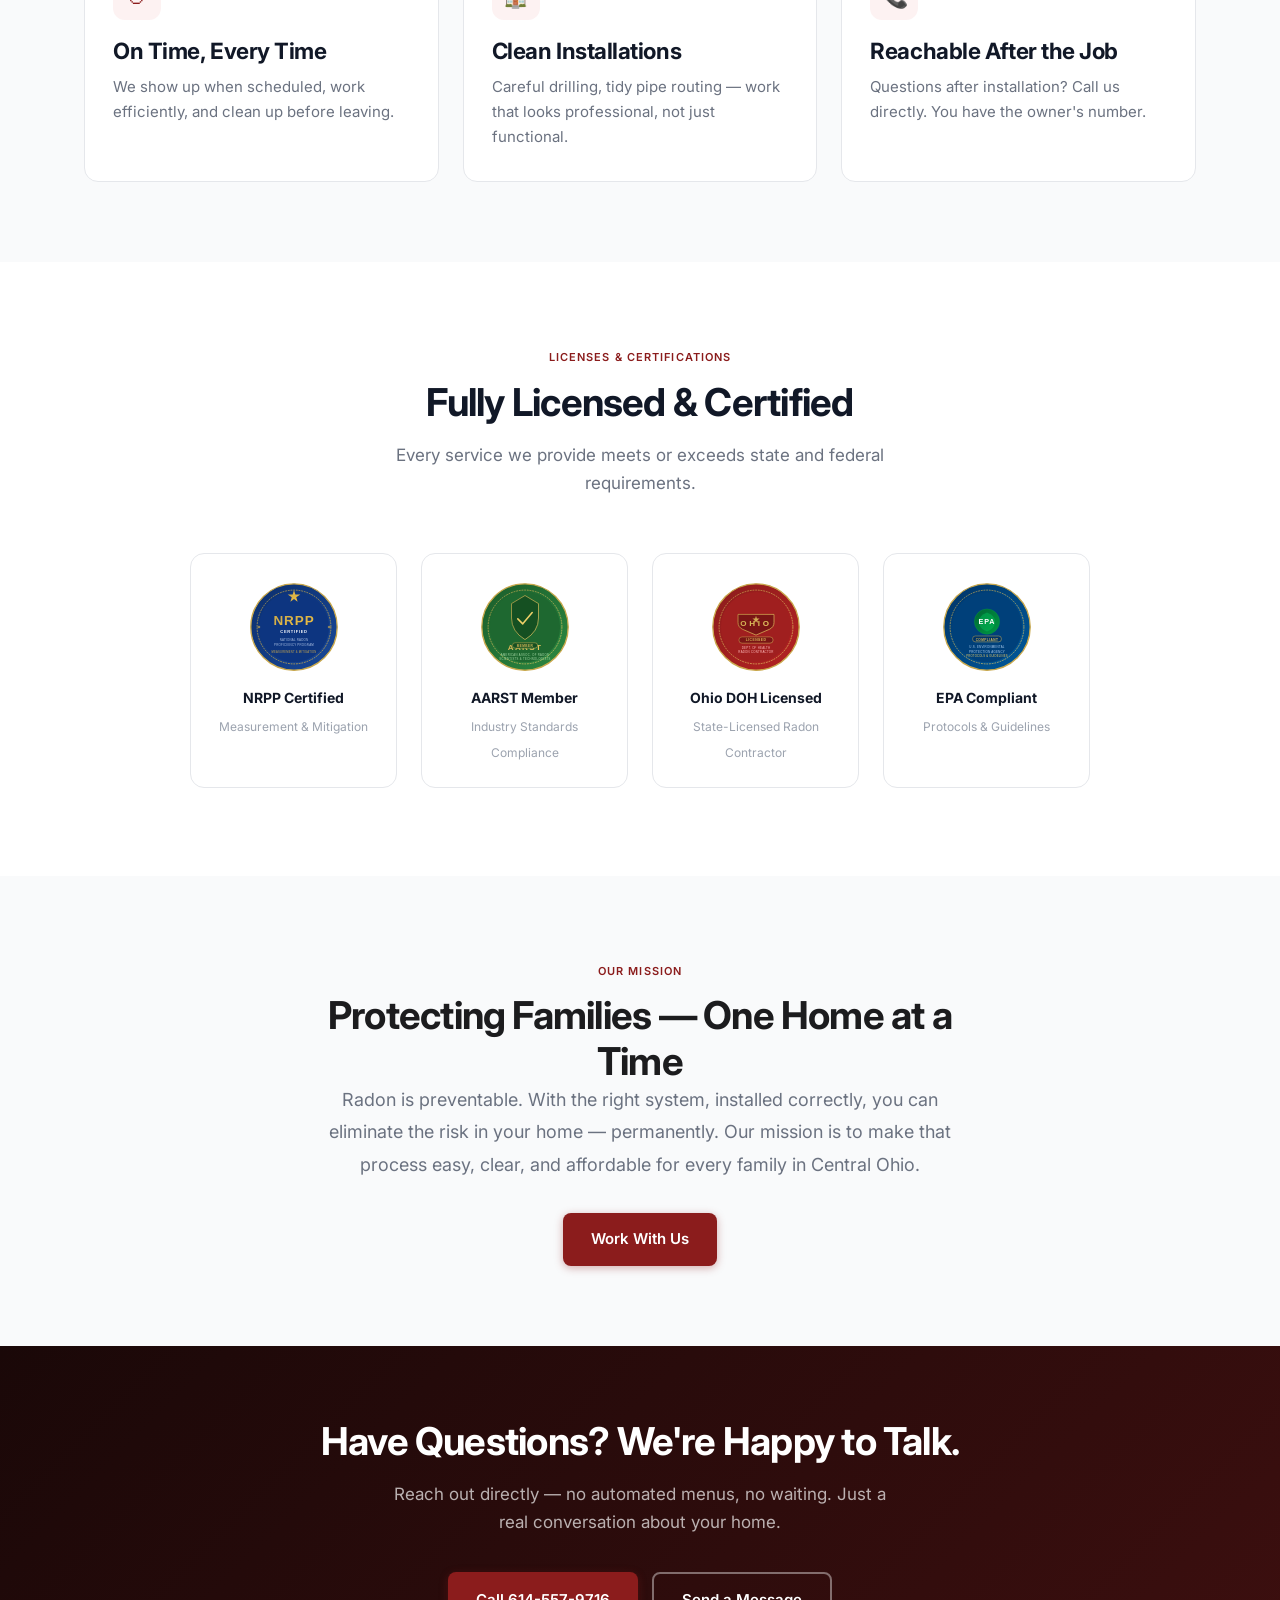
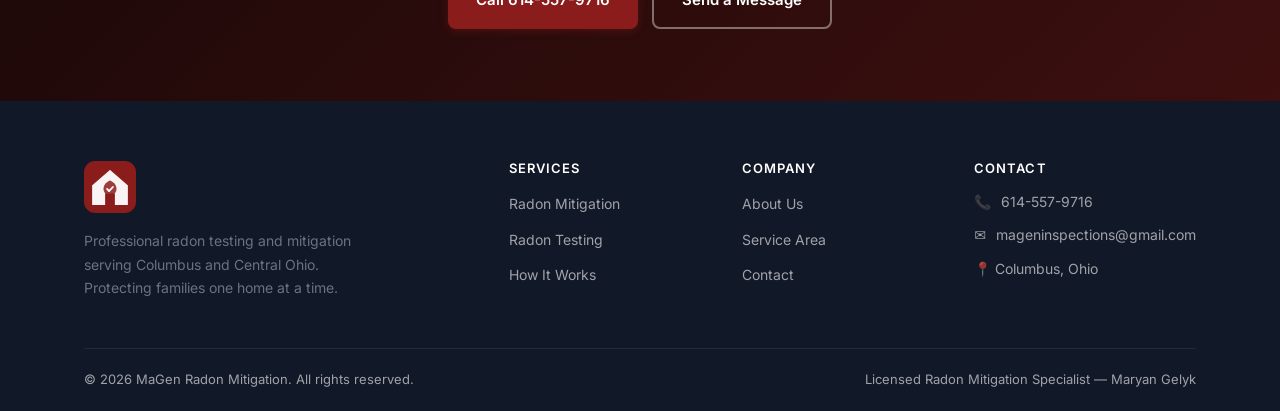
==== commit 4e4d1251: "fix footer logo on mobile" ====
--- a/about.html
+++ b/about.html
@@ -233,7 +233,7 @@
   <div class="container">
     <div class="footer-grid">
       <div class="footer-brand">
-        <img src="images/logo.svg" alt="MaGen Radon Mitigation" />
+        <img src="images/favicon.svg" alt="MaGen Radon Mitigation" />
         <p>Professional radon testing and mitigation serving Columbus and Central Ohio. Protecting families one home at a time.</p>
       </div>
       <div class="footer-col">
--- a/styles.css
+++ b/styles.css
@@ -393,7 +393,7 @@
   padding: 60px 0 0;
 }
 .footer-grid { display: grid; grid-template-columns: 2fr 1fr 1fr 1fr; gap: 40px; margin-bottom: 48px; }
-.footer-brand img { height: 48px; width: auto; margin-bottom: 16px; background: rgba(255,255,255,0.08); border-radius: 10px; padding: 6px 10px; }
+.footer-brand img { height: 52px; width: auto; margin-bottom: 16px; }
 .footer-brand p { font-size: 14px; line-height: 1.7; max-width: 280px; }
 .footer-col h4 { font-size: 13px; font-weight: 600; color: var(--white); text-transform: uppercase; letter-spacing: .08em; margin-bottom: 14px; }
 .footer-col ul { display: flex; flex-direction: column; gap: 9px; }
@@ -519,3 +519,34 @@
 /* ---- Scroll animation ---- */
 .fade-in { opacity: 0; transform: translateY(20px); transition: opacity .5s ease, transform .5s ease; }
 .fade-in.visible { opacity: 1; transform: none; }
+
+/* ---- Mobile fixes ---- */
+@media (max-width: 600px) {
+  /* Trust bar — clean 2-column grid */
+  .trust-bar-inner {
+    display: grid;
+    grid-template-columns: 1fr 1fr;
+    gap: 14px 12px;
+  }
+  .trust-item { justify-content: flex-start; }
+  .trust-item:last-child { grid-column: 1 / -1; justify-content: center; }
+
+  /* Hero buttons — full width stacked */
+  .hero-actions {
+    flex-direction: column;
+    gap: 12px;
+  }
+  .hero-actions .btn {
+    width: 100%;
+    justify-content: center;
+    text-align: center;
+  }
+
+  /* Hero stats — tighter spacing */
+  .hero-stats { gap: 20px; }
+  .hero-stat strong { font-size: 20px; }
+
+  /* General font size reduction */
+  .hero h1 { font-size: 28px; }
+  .hero p  { font-size: 15px; }
+}
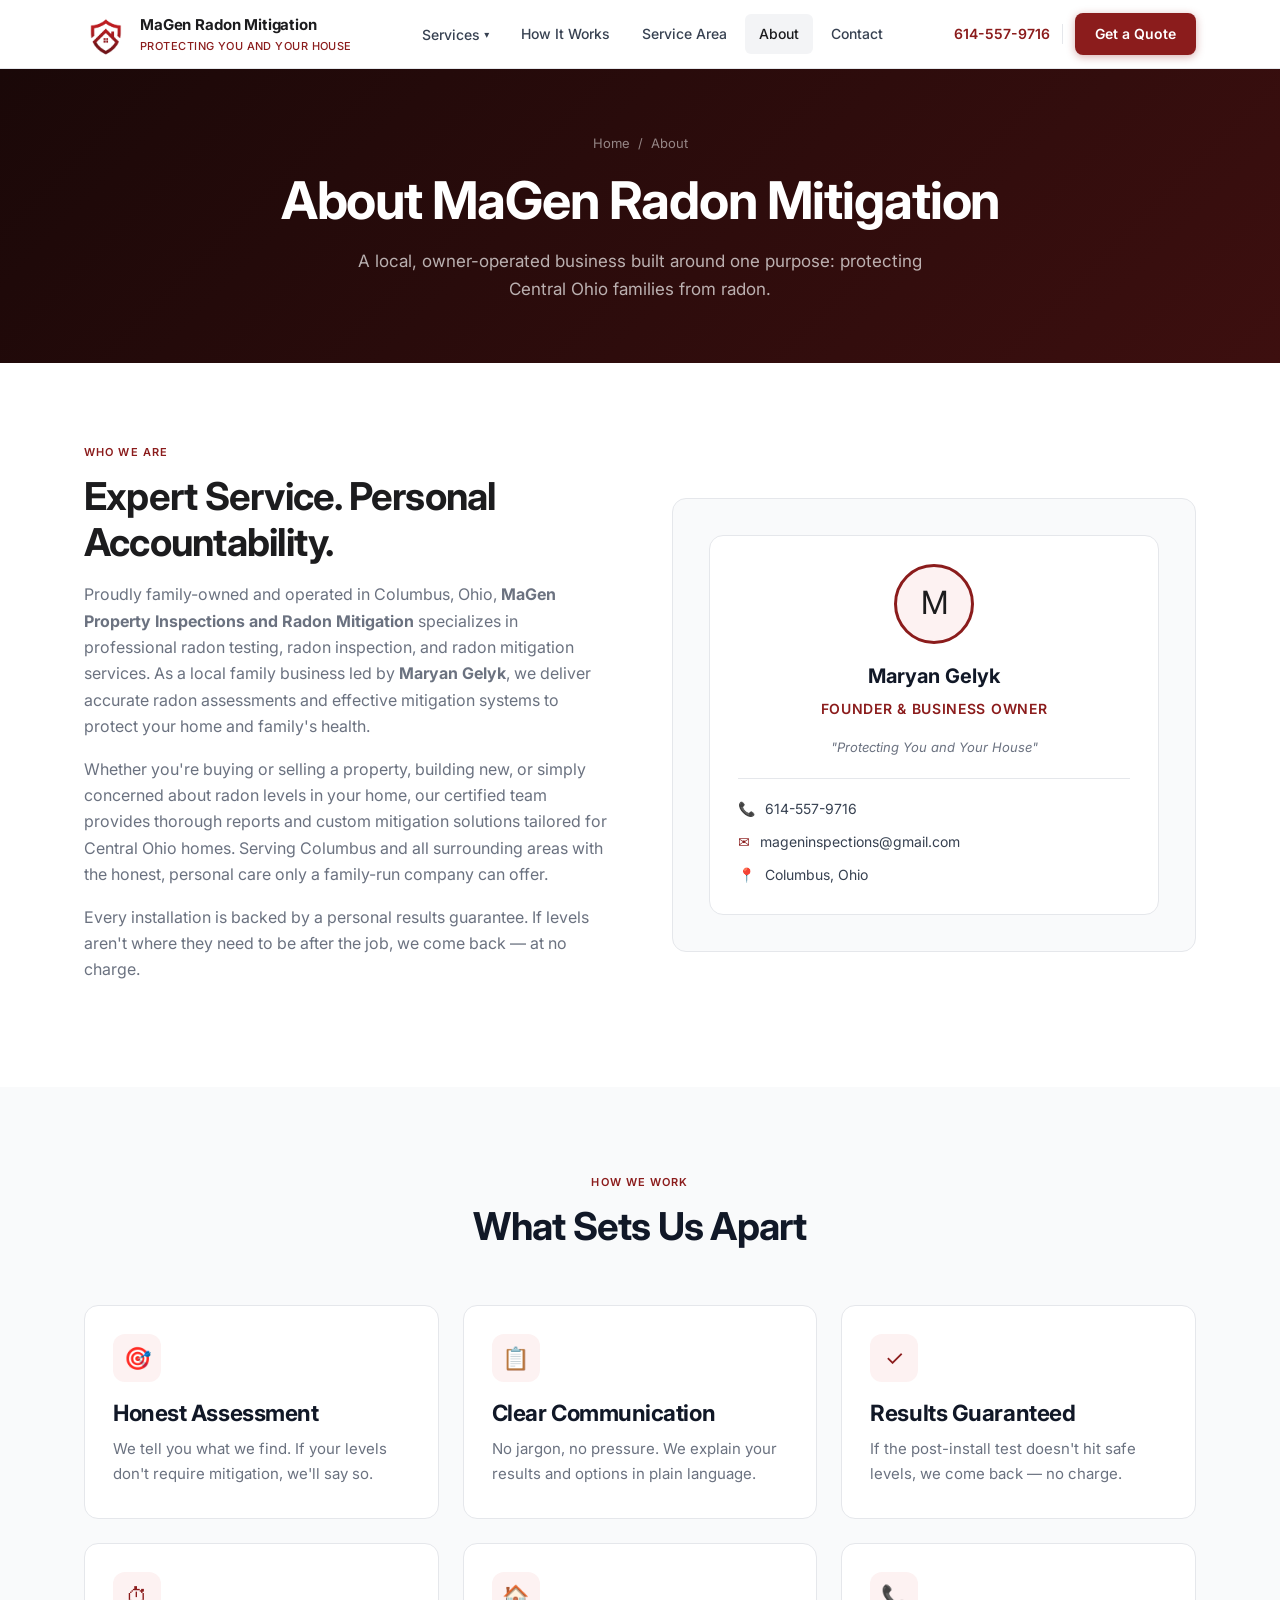
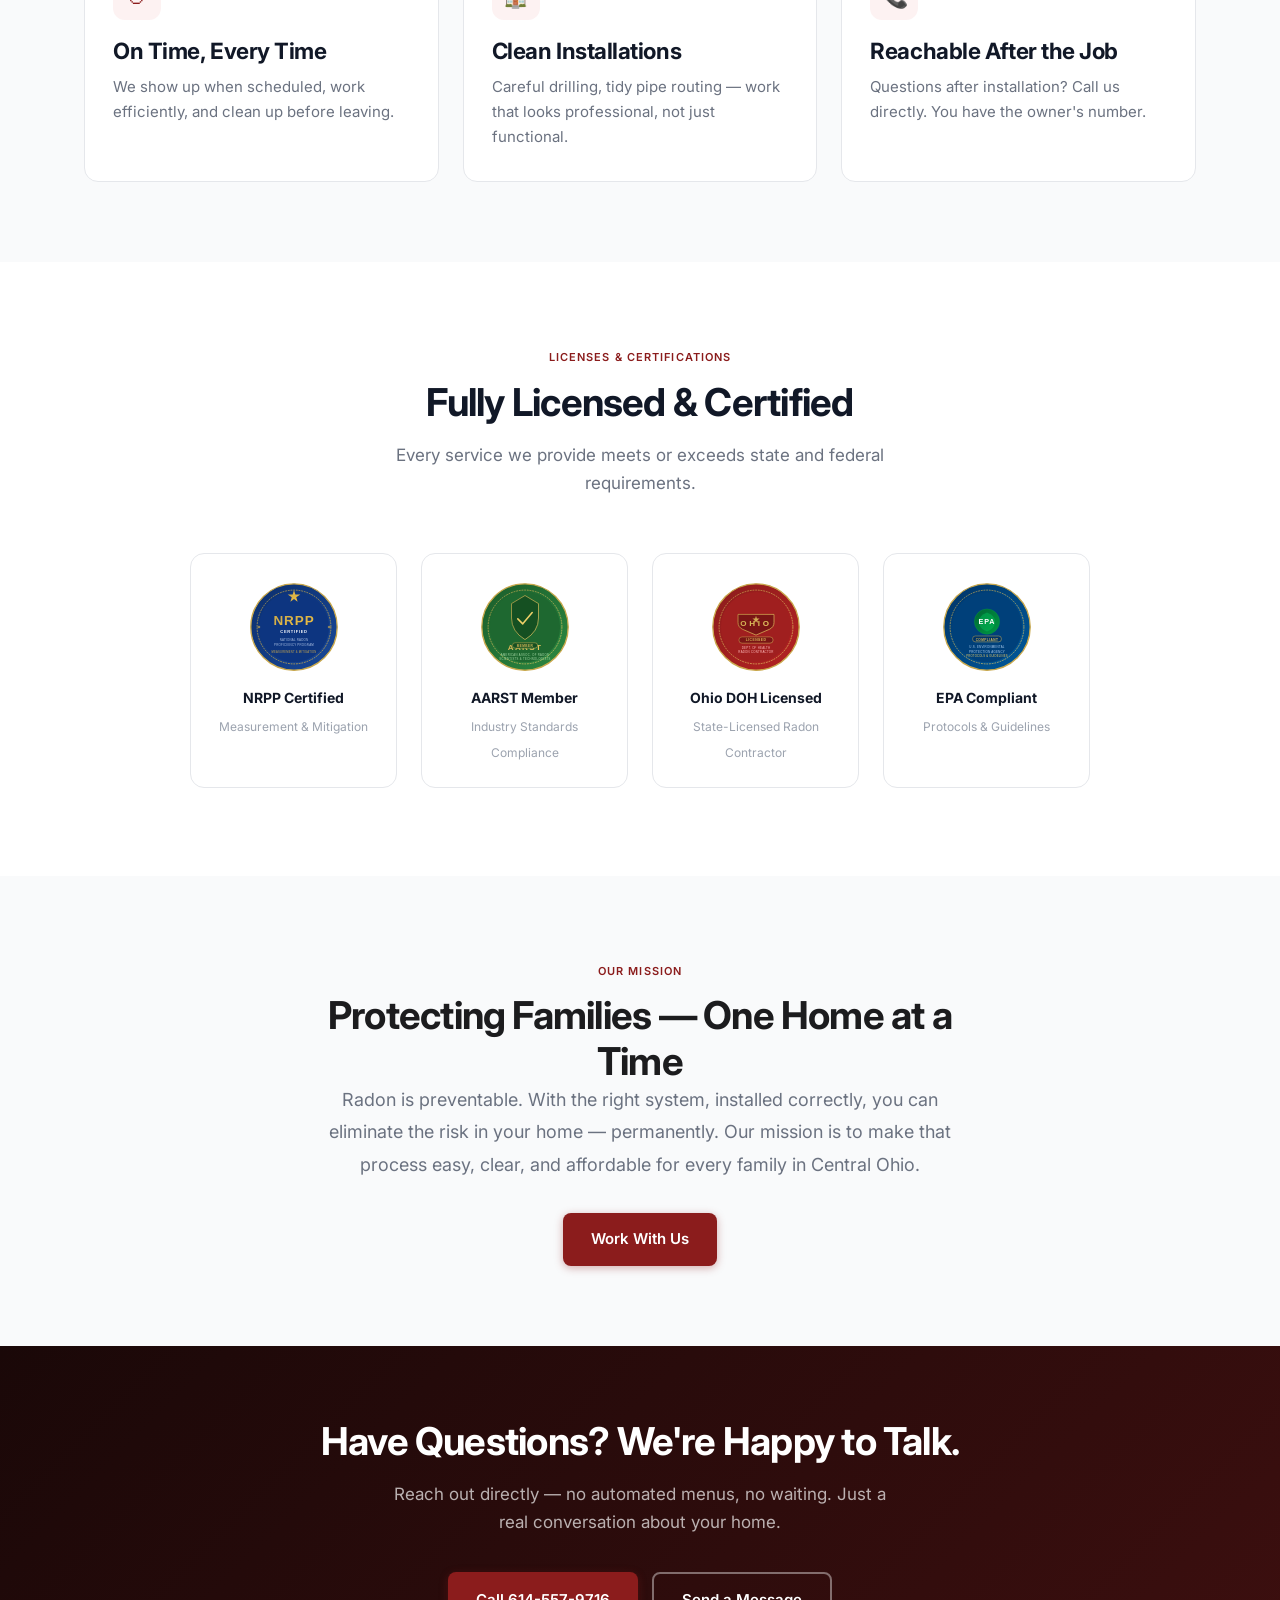
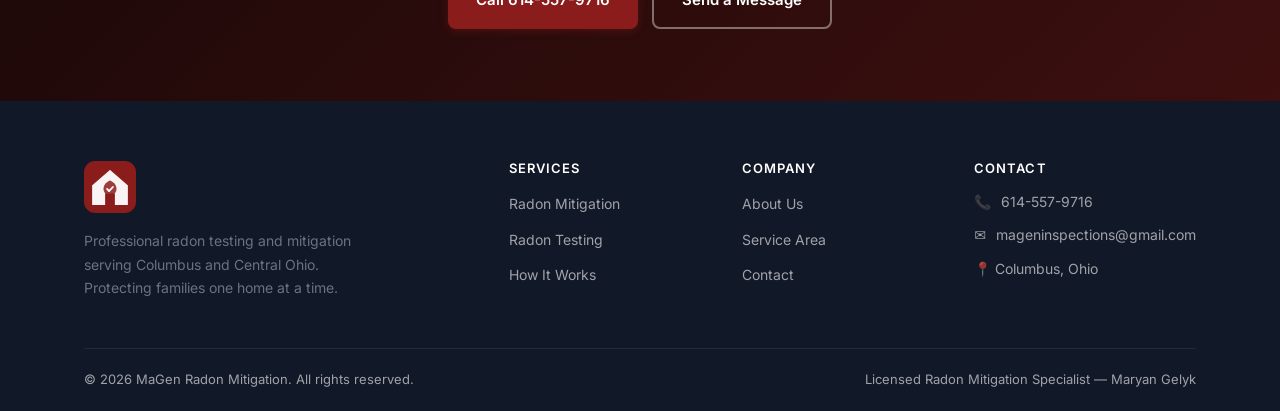
==== commit 41f141ad: "update nav logo to real company logo" ====
--- a/about.html
+++ b/about.html
@@ -26,7 +26,7 @@
   <div class="container">
     <div class="nav-inner">
       <a href="index.html" class="nav-logo">
-        <img src="images/logo.svg" alt="MaGen Radon Mitigation Logo" />
+        <img src="images/logo2.png" alt="MaGen Radon Mitigation Logo" />
         <div class="nav-logo-text">
           <span class="nav-logo-name">MaGen Radon Mitigation</span>
           <span class="nav-logo-tagline">Protecting You and Your House</span>
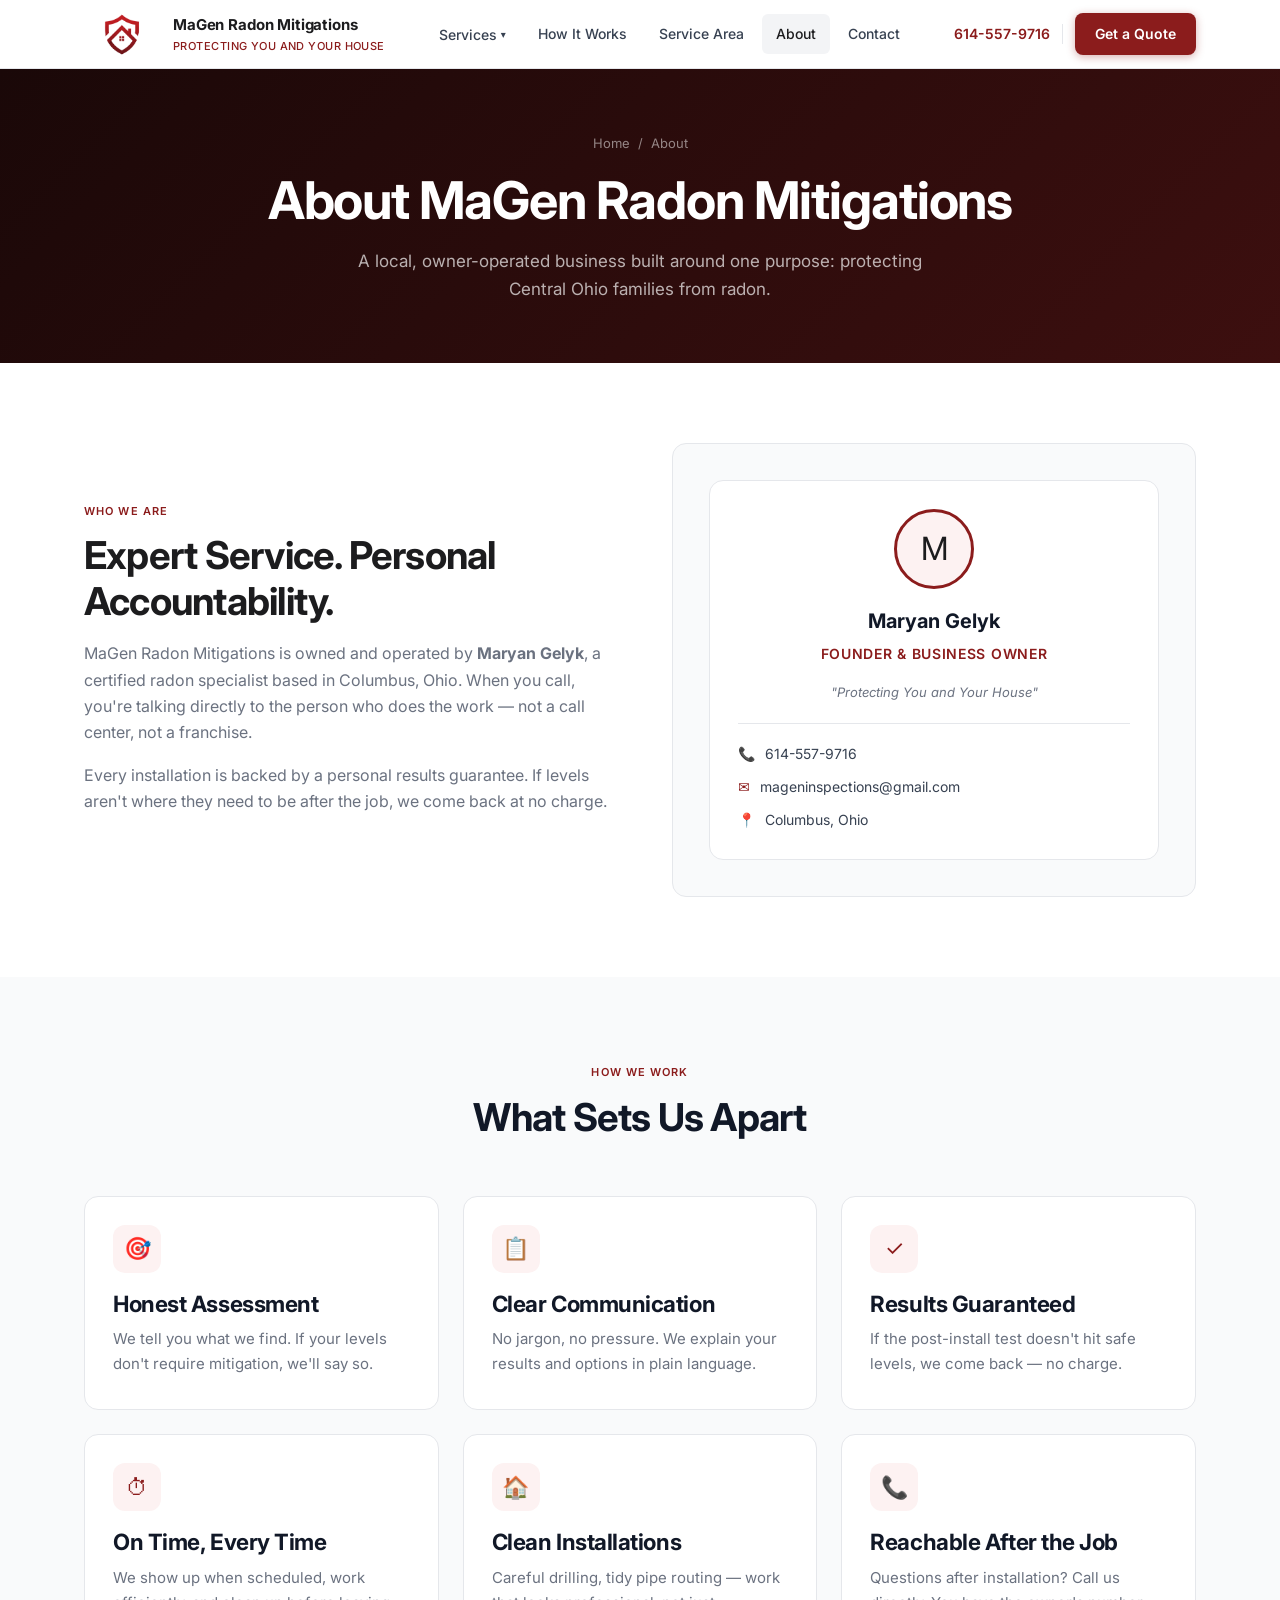
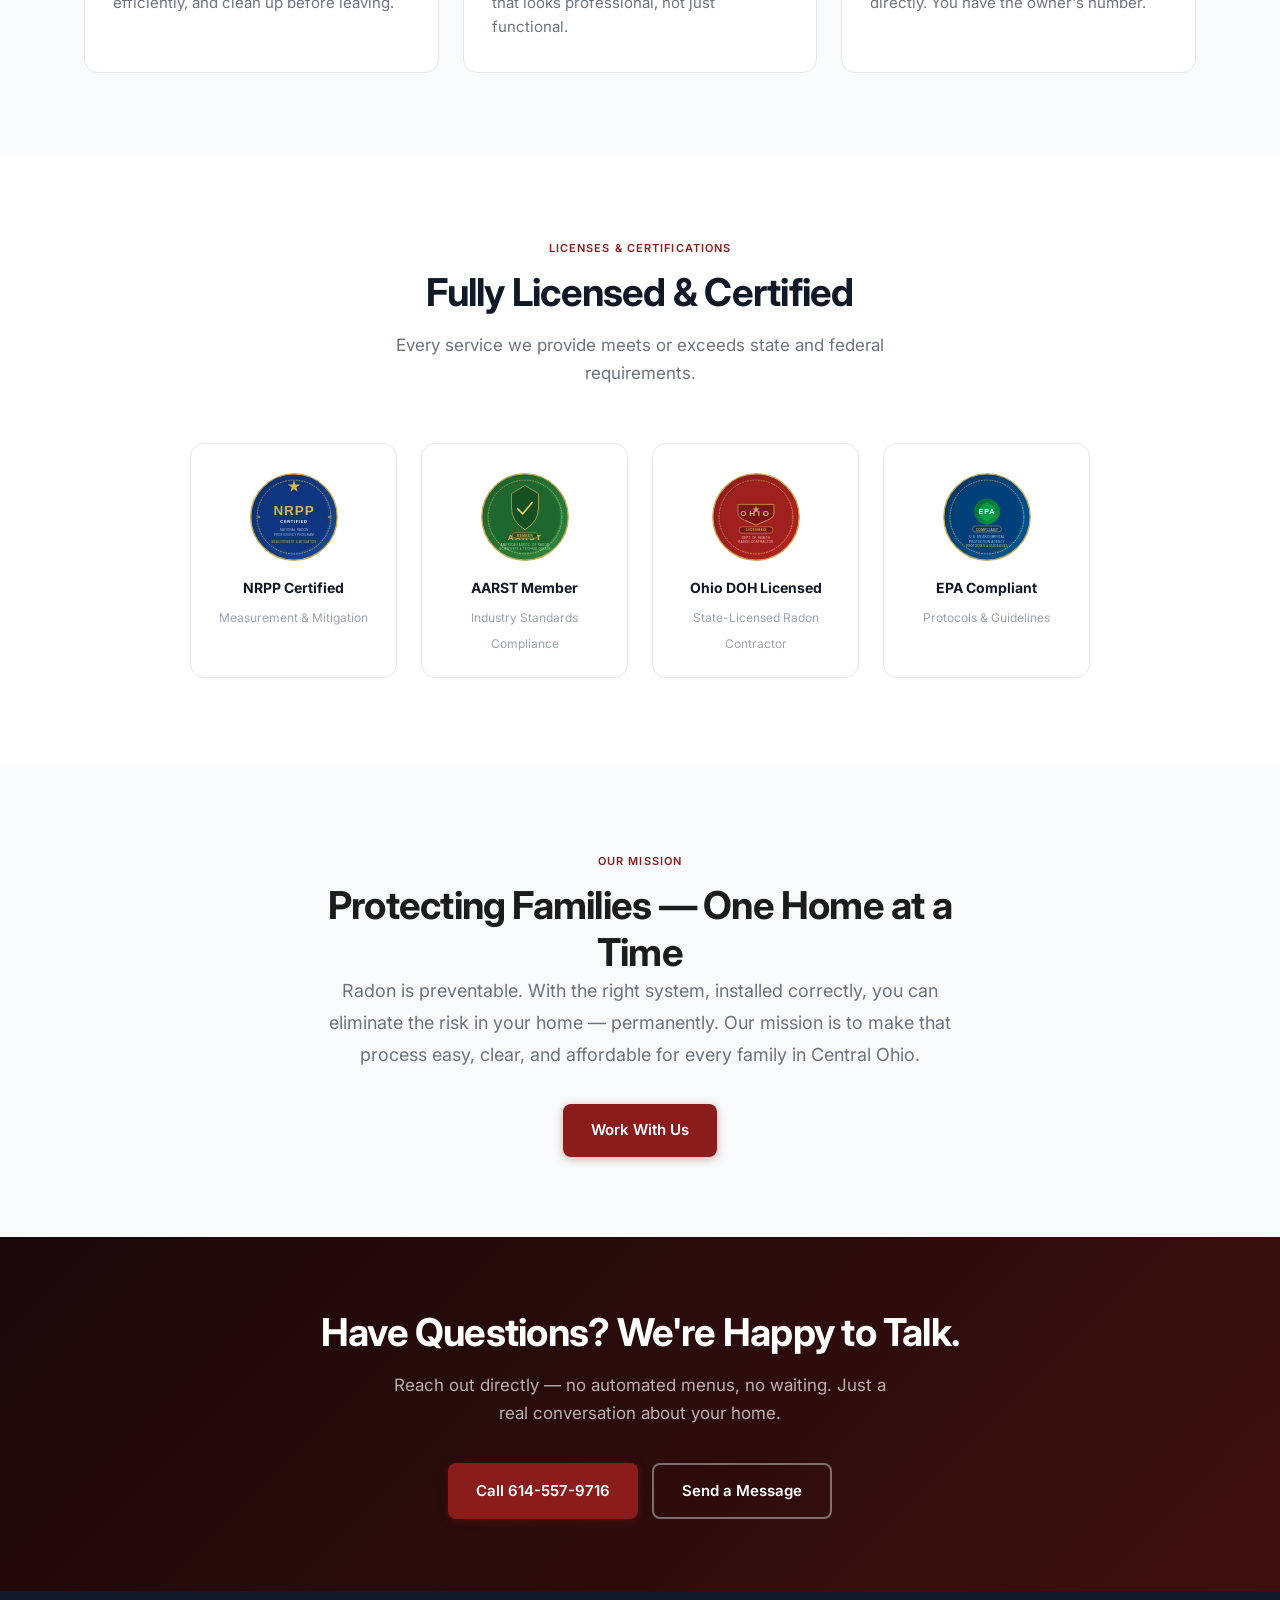
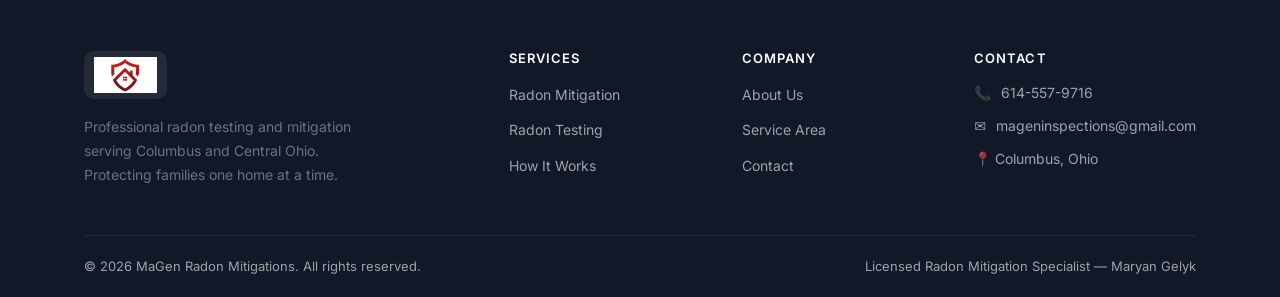
==== commit b6bfaf48: "Initial site launch — MaGen Radon Mitigations 7-page lead-generation website: homepage, mitigation, " ====
--- a/about.html
+++ b/about.html
@@ -4,19 +4,11 @@
   <meta charset="UTF-8" />
   <meta name="viewport" content="width=device-width, initial-scale=1.0" />
   <title>About — MaGen Radon Mitigations | Maryan Gelyk</title>
-  <meta name="description" content="Learn about MaGen Radon Mitigation — founded by Maryan Gelyk, a certified radon mitigation specialist serving Columbus, Ohio." />
+  <meta name="description" content="Learn about MaGen Radon Mitigations — founded by Maryan Gelyk, a certified radon mitigation specialist serving Columbus, Ohio." />
   <link rel="preconnect" href="https://fonts.googleapis.com" />
   <link rel="preconnect" href="https://fonts.gstatic.com" crossorigin />
   <link href="https://fonts.googleapis.com/css2?family=Inter:wght@400;500;600;700;800&display=swap" rel="stylesheet" />
-  <link rel="icon" type="image/svg+xml" href="images/favicon.svg" />
-  <!-- Google tag (gtag.js) -->
-  <script async src="https://www.googletagmanager.com/gtag/js?id=G-0HPYDXCKEK"></script>
-  <script>
-    window.dataLayer = window.dataLayer || [];
-    function gtag(){dataLayer.push(arguments);}
-    gtag("js", new Date());
-    gtag("config", "G-0HPYDXCKEK");
-  </script>
+  <link rel="icon" type="image/svg+xml" href="favicon.svg" />
   <link rel="stylesheet" href="styles.css" />
 </head>
 <body>
@@ -26,9 +18,9 @@
   <div class="container">
     <div class="nav-inner">
       <a href="index.html" class="nav-logo">
-        <img src="images/logo2.png" alt="MaGen Radon Mitigation Logo" />
+        <img src="images/logo.svg" alt="MaGen Radon Mitigations Logo" />
         <div class="nav-logo-text">
-          <span class="nav-logo-name">MaGen Radon Mitigation</span>
+          <span class="nav-logo-name">MaGen Radon Mitigations</span>
           <span class="nav-logo-tagline">Protecting You and Your House</span>
         </div>
       </a>
@@ -78,7 +70,7 @@
       <span class="breadcrumb-sep">/</span>
       <span>About</span>
     </nav>
-    <h1>About MaGen Radon Mitigation</h1>
+    <h1>About MaGen Radon Mitigations</h1>
     <p>A local, owner-operated business built around one purpose: protecting Central Ohio families from radon.</p>
   </div>
 </section>
@@ -90,9 +82,8 @@
       <div class="split-text fade-in">
         <div class="split-label">Who We Are</div>
         <h2>Expert Service. Personal Accountability.</h2>
-        <p>Proudly family-owned and operated in Columbus, Ohio, <strong>MaGen Property Inspections and Radon Mitigation</strong> specializes in professional radon testing, radon inspection, and radon mitigation services. As a local family business led by <strong>Maryan Gelyk</strong>, we deliver accurate radon assessments and effective mitigation systems to protect your home and family's health.</p>
-        <p>Whether you're buying or selling a property, building new, or simply concerned about radon levels in your home, our certified team provides thorough reports and custom mitigation solutions tailored for Central Ohio homes. Serving Columbus and all surrounding areas with the honest, personal care only a family-run company can offer.</p>
-        <p>Every installation is backed by a personal results guarantee. If levels aren't where they need to be after the job, we come back — at no charge.</p>
+        <p>MaGen Radon Mitigations is owned and operated by <strong>Maryan Gelyk</strong>, a certified radon specialist based in Columbus, Ohio. When you call, you're talking directly to the person who does the work — not a call center, not a franchise.</p>
+        <p>Every installation is backed by a personal results guarantee. If levels aren't where they need to be after the job, we come back at no charge.</p>
       </div>
       <div class="split-visual fade-in">
         <!-- Owner card -->
@@ -233,7 +224,7 @@
   <div class="container">
     <div class="footer-grid">
       <div class="footer-brand">
-        <img src="images/favicon.svg" alt="MaGen Radon Mitigation" />
+        <img src="images/logo.svg" alt="MaGen Radon Mitigations" />
         <p>Professional radon testing and mitigation serving Columbus and Central Ohio. Protecting families one home at a time.</p>
       </div>
       <div class="footer-col">
@@ -260,13 +251,12 @@
       </div>
     </div>
     <div class="footer-bottom">
-      <span>&copy; 2026 MaGen Radon Mitigation. All rights reserved.</span>
+      <span>&copy; 2026 MaGen Radon Mitigations. All rights reserved.</span>
       <span>Licensed Radon Mitigation Specialist — Maryan Gelyk</span>
     </div>
   </div>
 </footer>
 
 <script src="main.js"></script>
-  <script src="content.js"></script>
 </body>
 </html>
--- a/styles.css
+++ b/styles.css
@@ -393,7 +393,7 @@
   padding: 60px 0 0;
 }
 .footer-grid { display: grid; grid-template-columns: 2fr 1fr 1fr 1fr; gap: 40px; margin-bottom: 48px; }
-.footer-brand img { height: 52px; width: auto; margin-bottom: 16px; }
+.footer-brand img { height: 48px; width: auto; margin-bottom: 16px; background: rgba(255,255,255,0.08); border-radius: 10px; padding: 6px 10px; }
 .footer-brand p { font-size: 14px; line-height: 1.7; max-width: 280px; }
 .footer-col h4 { font-size: 13px; font-weight: 600; color: var(--white); text-transform: uppercase; letter-spacing: .08em; margin-bottom: 14px; }
 .footer-col ul { display: flex; flex-direction: column; gap: 9px; }
@@ -519,34 +519,3 @@
 /* ---- Scroll animation ---- */
 .fade-in { opacity: 0; transform: translateY(20px); transition: opacity .5s ease, transform .5s ease; }
 .fade-in.visible { opacity: 1; transform: none; }
-
-/* ---- Mobile fixes ---- */
-@media (max-width: 600px) {
-  /* Trust bar — clean 2-column grid */
-  .trust-bar-inner {
-    display: grid;
-    grid-template-columns: 1fr 1fr;
-    gap: 14px 12px;
-  }
-  .trust-item { justify-content: flex-start; }
-  .trust-item:last-child { grid-column: 1 / -1; justify-content: center; }
-
-  /* Hero buttons — full width stacked */
-  .hero-actions {
-    flex-direction: column;
-    gap: 12px;
-  }
-  .hero-actions .btn {
-    width: 100%;
-    justify-content: center;
-    text-align: center;
-  }
-
-  /* Hero stats — tighter spacing */
-  .hero-stats { gap: 20px; }
-  .hero-stat strong { font-size: 20px; }
-
-  /* General font size reduction */
-  .hero h1 { font-size: 28px; }
-  .hero p  { font-size: 15px; }
-}
